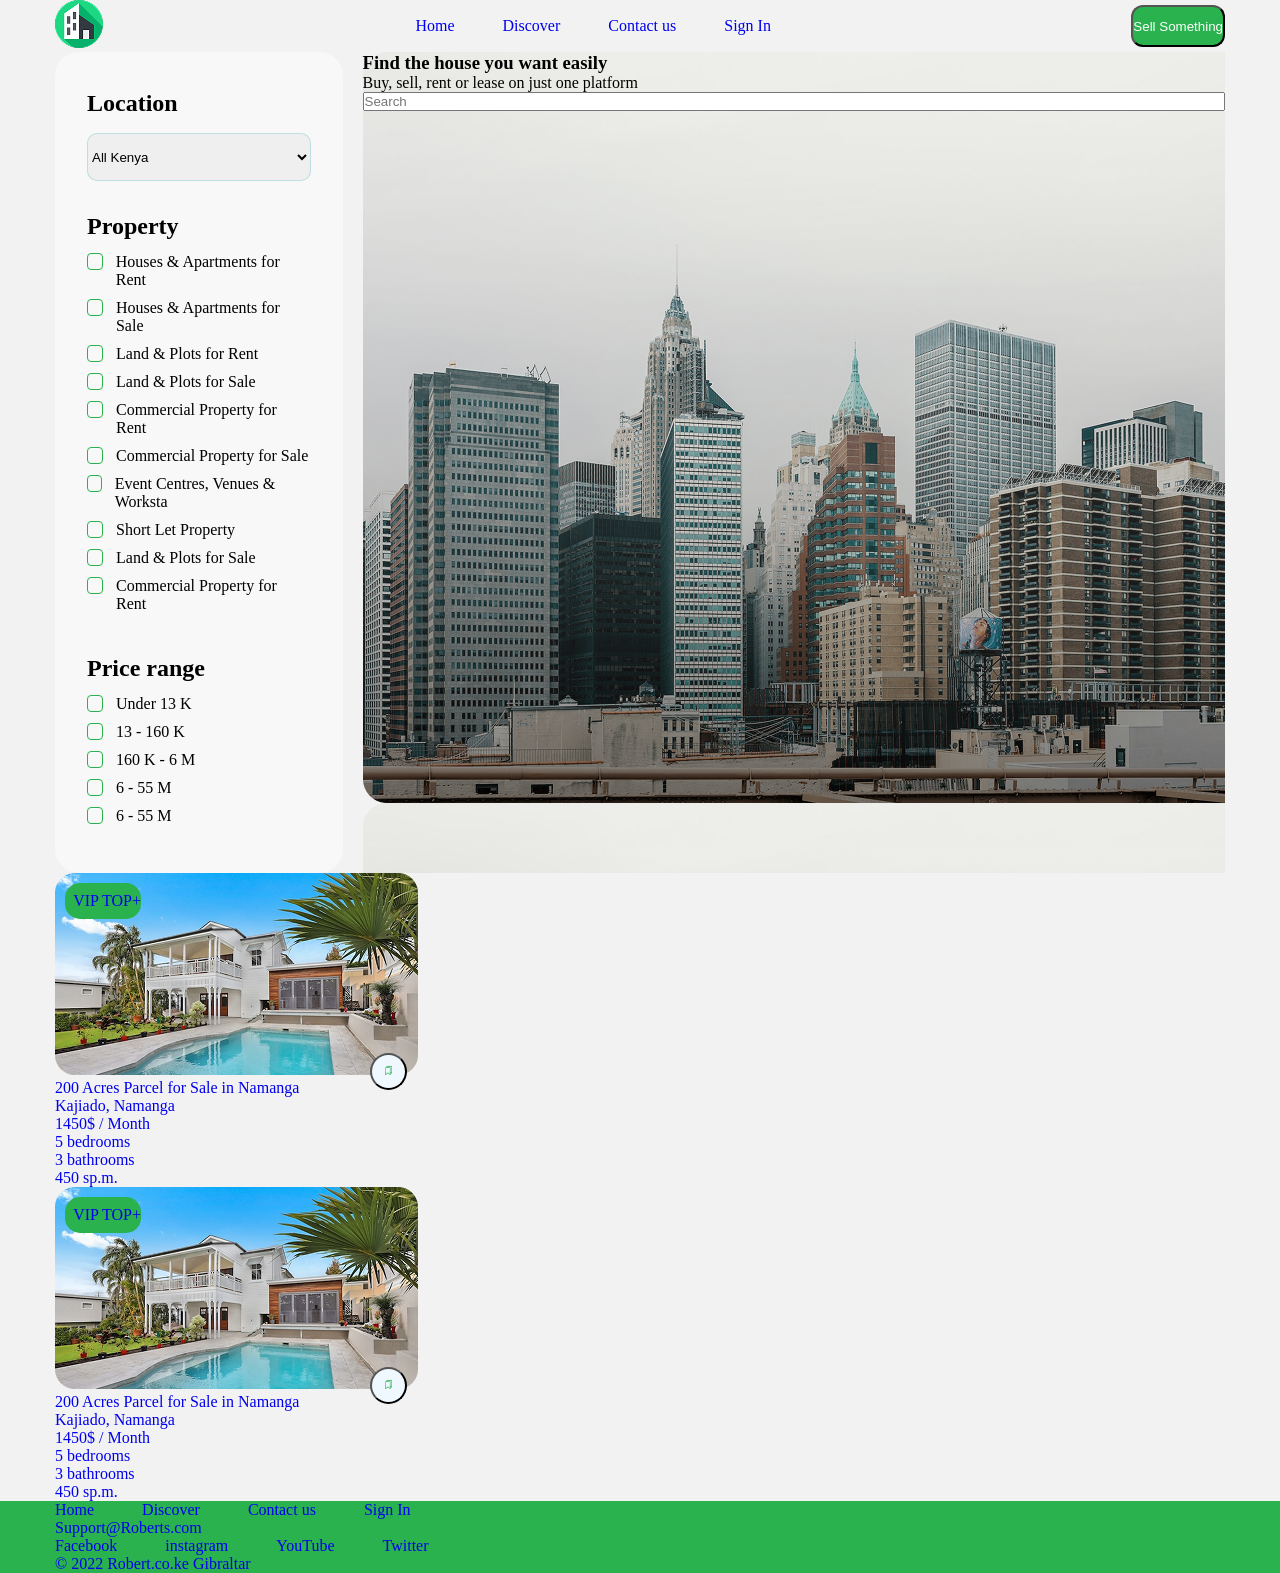
==== index.html @ fa4653aa "header და Location სექციების გასტილვა" ====
<!doctype html>
<html lang="en">
  <head>
    <meta charset="UTF-8" />
    <meta name="viewport" content="width=device-width, initial-scale=1.0" />
    <title>midterexam</title>
    <link rel="stylesheet" href="assets/css/style.css" />
  </head>
  <body>
    <header class="container">
      <a href="index.html"><img src="assets/img/logo.png" alt="logo" /></a>
      <nav>
        <ul>
          <li><a href="#" target="_self">Home</a></li>
          <li><a href="#" target="_self">Discover</a></li>
          <li><a href="#" target="_self">Contact us</a></li>
          <li><a href="#" target="_self">Sign In</a></li>
        </ul>
      </nav>
      <button class="headerbutton" type="button">Sell Something</button>
    </header>
    <main class="container">
      <!-- <p>შეგიძლია ამათ css-ში გრიდის დახმარებით ფრაქციები მიუთითო ზუსტად რომ დასვა ვიდსები</p> -->
      <div class="gridinputs">
        <section class="sectionlocation">
          <h1>Location</h1>
          <form action="#">
            <select name="Location" id="Location">
              <option value="All Kenya">All Kenya</option>
              <option value="South Kenya">South Kenya</option>
              <option value="North Kenya">North Kenya</option>
            </select>
          </form>
          <h2>Property</h2>
          <form action="#">
            <div class="item">
              <input
                type="checkbox"
                id="apartment"
                name="apartment"
                value="apartment"
              />
              <label for="apartment1"> Houses & Apartments for Rent</label>
            </div>
            <div class="item">
              <input
                type="checkbox"
                id="apartment"
                name="apartment"
                value="apartment"
              />
              <label for="apartment2"> Houses & Apartments for Sale</label>
            </div>
            <div class="item">
              <input
                type="checkbox"
                id="apartment"
                name="apartment"
                value="apartment"
              />
              <label for="apartment3"> Land & Plots for Rent</label>
            </div>
            <div class="item">
              <input
                type="checkbox"
                id="apartment"
                name="apartment"
                value="apartment"
              />
              <label for="apartment4"> Land & Plots for Sale </label>
            </div>
            <div class="item">
              <input
                type="checkbox"
                id="apartment"
                name="apartment"
                value="apartment"
              />
              <label for="apartment5"> Commercial Property for Rent</label>
            </div>
            <div class="item">
              <input
                type="checkbox"
                id="apartment"
                name="apartment"
                value="apartment"
              />
              <label for="apartment6"> Commercial Property for Sale </label>
            </div>
            <div class="item">
              <input
                type="checkbox"
                id="apartment"
                name="apartment"
                value="apartment"
              />
              <label for="apartment7"> Event Centres, Venues & Worksta </label>
            </div>
            <div class="item">
              <input
                type="checkbox"
                id="apartment"
                name="apartment"
                value="apartment"
              />
              <label for="apartment8"> Short Let Property </label>
            </div>
            <div class="item">
              <input
                type="checkbox"
                id="apartment"
                name="apartment"
                value="apartment"
              />
              <label for="apartment9"> Land & Plots for Sale </label>
            </div>
            <div class="item">
              <input
                type="checkbox"
                id="apartment"
                name="apartment"
                value="apartment"
              />
              <label for="apartment10">Commercial Property for Rent</label>
            </div>
          </form>
          <h2>Price range</h2>
          <form action="#">
            <div class="item">
              <input
                type="checkbox"
                id="Price range"
                name="Price range"
                value="Price range"
              />
              <label for="Price range1">Under 13 K</label>
            </div>
            <div class="item">
              <input
                type="checkbox"
                id="Price range"
                name="Price range"
                value="Price range"
              />
              <label for="Price range2">13 - 160 K</label>
            </div>
            <div class="item">
              <input
                type="checkbox"
                id="Price range"
                name="Price range"
                value="Price range"
              />
              <label for="Price range3">160 K - 6 M</label>
            </div>
            <div class="item">
              <input
                type="checkbox"
                id="Price range"
                name="Price range"
                value="Price range"
              />
              <label for="Price range4">6 - 55 M</label>
            </div>
            <div class="item">
              <input
                type="checkbox"
                id="Price range"
                name="Price range"
                value="Price range"
              />
              <label for="Price range5">6 - 55 M</label>
            </div>
          </form>
        </section>
        <section class="bgimage">
          <!-- <img src="assets/img/bgimage.png" alt="image for buildings" /> -->
          <h3>Find the house you want easily</h3>
          <p>Buy, sell, rent or lease on just one platform</p>
          <search>
            <form>
              <input
                name="searchapartments"
                id="searchapartments"
                placeholder="Search"
              />
            </form>
          </search>
        </section>
      </div>
      <section class="boxcards">
        <a href="assets/card.html">
          <div class="card">
            <div class="boximage">
              <img src="assets/img/box1.png" alt="apartment image" />
              <p class="VIPtop">VIP TOP+</p>
              <button class="boxlable" type="button">
                <img src="assets/img/lable.png" alt="" />
              </button>
            </div>
            <p>200 Acres Parcel for Sale in Namanga</p>
            <p>Kajiado, Namanga</p>
            <p>1450$ / Month</p>
            <span>
              <p>5 bedrooms</p>
              <p>3 bathrooms</p>
              <p>450 sp.m.</p>
            </span>
          </div>
        </a>
        <a href="assets/card.html">
          <div class="card">
            <div class="boximage">
              <img src="assets/img/box1.png" alt="apartment image" />
              <p class="VIPtop">VIP TOP+</p>
              <button class="boxlable" type="button">
                <img src="assets/img/lable.png" alt="" />
              </button>
            </div>
            <p>200 Acres Parcel for Sale in Namanga</p>
            <p>Kajiado, Namanga</p>
            <p>1450$ / Month</p>
            <span>
              <p>5 bedrooms</p>
              <p>3 bathrooms</p>
              <p>450 sp.m.</p>
            </span>
          </div>
        </a>
      </section>
    </main>
    <footer>
      <div class="container">
        <div class="footerroof">
          <nav>
            <ul>
              <li><a href="#" target="_self">Home</a></li>
              <li><a href="#" target="_self">Discover</a></li>
              <li><a href="#" target="_self">Contact us</a></li>
              <li><a href="#" target="_self">Sign In</a></li>
            </ul>
          </nav>
          <a href="mailto:Support@Roberts.com">Support@Roberts.com</a>
          <nav>
            <ul>
              <li><a href="#" target="_self">Facebook</a></li>
              <li><a href="#" target="_self">instagram</a></li>
              <li><a href="#" target="_self">YouTube</a></li>
              <li><a href="#" target="_self">Twitter</a></li>
            </ul>
          </nav>
        </div>
        <div class="footerground">
          <a href="index.html">© 2022 Robert.co.ke Gibraltar</a>
        </div>
      </div>
    </footer>
  </body>
</html>
---- assets/css/style.css ----
* {
  margin: 0;
  padding: 0;
  box-sizing: border-box;
}
.container {
  max-width: 1640px;
  margin: 0 auto;
  padding: 0 55px;
}
/* img {
  width: 100%;
} */
footer {
  background-color: rgba(41, 178, 78, 1);
}
body {
  background-color: rgba(242, 242, 242, 1);
}
a {
  text-decoration: none;
}
ul {
  list-style-type: none;
  display: flex;
  align-items: center;
}
li {
  margin-right: 48px;
}
/* headerstyling */
header {
  display: flex;
  justify-content: space-between;
  align-items: center;
  background-color: rgba(242, 242, 242, 1);
  margin-top: 42px;
}
.headerbutton {
  color: rgba(255, 255, 255, 1);
  background-color: rgba(41, 178, 78, 1);
  height: 42px;
  border-radius: 12px;
}

/* mainstyling */
.gridinputs {
  display: grid;
  grid-template-columns: 1fr 3fr;
  column-gap: 20px;
}
.sectionlocation {
  grid-row: 1 / -1;
  grid-column: 1 / 2;
  display: flex;
  flex-direction: column;
  background-color: rgba(248, 248, 248, 1);
  margin: 0;
  padding: 38px 32px;
  border-radius: 24px;
}
select {
  border: 1px solid rgba(13, 156, 164, 0.21);
  border-radius: 10px;
  height: 48px;
}

.item {
  display: flex;
  align-content: center;
  padding-bottom: 10px;
}
input[type="checkbox"] {
  appearance: none;
  width: 16px;
  height: 17px;
  border: 1px solid rgba(41, 178, 78, 1);
  border-radius: 4px;
  margin-right: 13px;
}

input[type="checkbox"]:checked {
  background-color: rgba(41, 178, 78, 1);
  border-color: rgba(41, 178, 78, 1);
}

/* Use a pseudo-element for a custom tick mark */
input[type="checkbox"]:checked::after {
  content: "✓";
  color: rgba(248, 248, 248, 1);
  display: flex;
  justify-content: center;
}
h1 {
  padding-bottom: 16px;
}
h2 {
  padding-top: 32px;
  padding-bottom: 13px;
}
form {
  display: flex;
  flex-direction: column;
  justify-content: space-evenly;
}
.bgimage {
  grid-row: 1 / -1;
  grid-column: 2 / 3;
  /* width: 500px;
  height: 500px; */
  object-fit: fill;
  object-position: center;
  background-image: url("/assets/img/bgimage.png");
}
/* 
*/
/* prelative/absolute */
.boximage button img {
  width: 11px;
  height: 11px;
}
.boxlable {
  position: absolute;
  bottom: -11px;
  left: 315px;
  background-color: aliceblue;
  padding: 9px;
  padding-left: 11px;
  padding-right: 11px;
  z-index: 1000;
  border-radius: 50%;
}
.boximage {
  position: relative;
  z-index: 999;
}
.VIPtop {
  position: absolute;
  width: 76px;
  top: 10px;
  left: 10px;
  padding-bottom: 9px;
  padding-top: 9px;
  background-color: rgba(41, 178, 78, 1);
  border-radius: 15px;
  text-align: right;
  z-index: 1000;
}
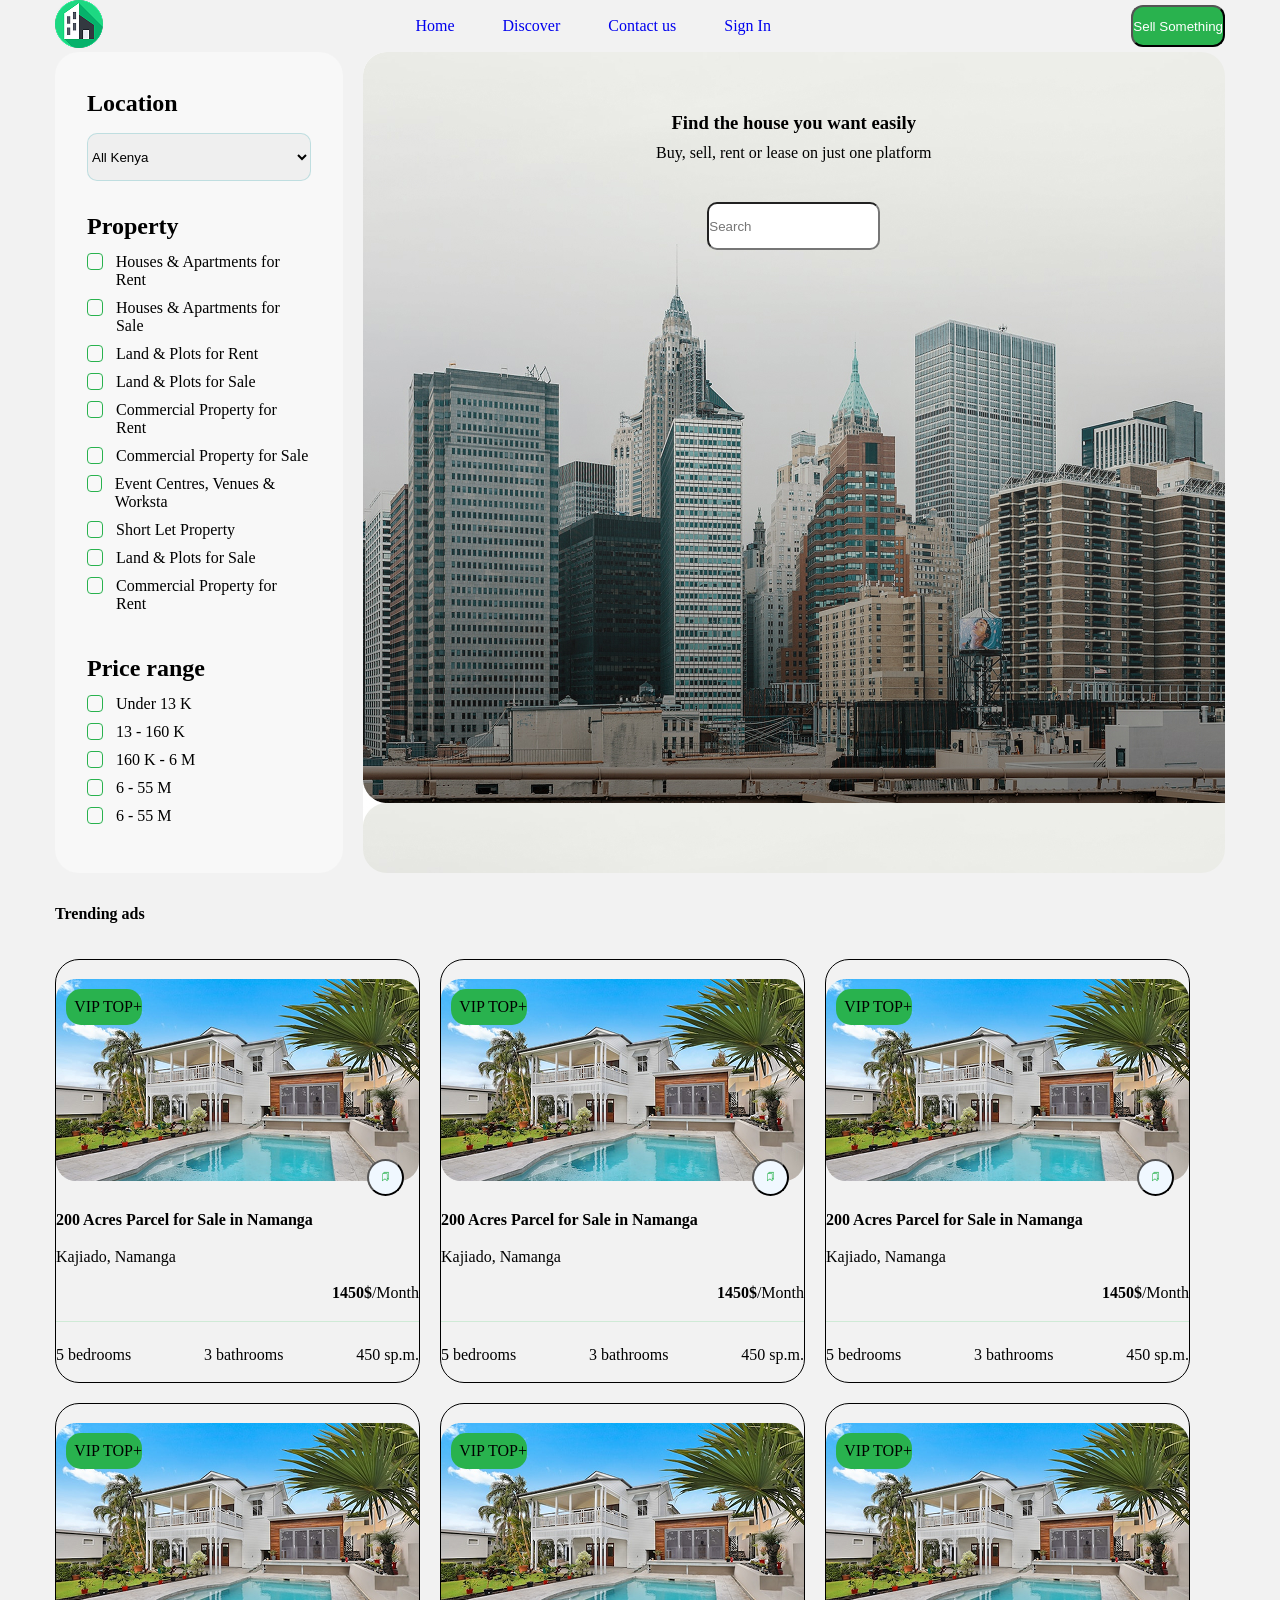
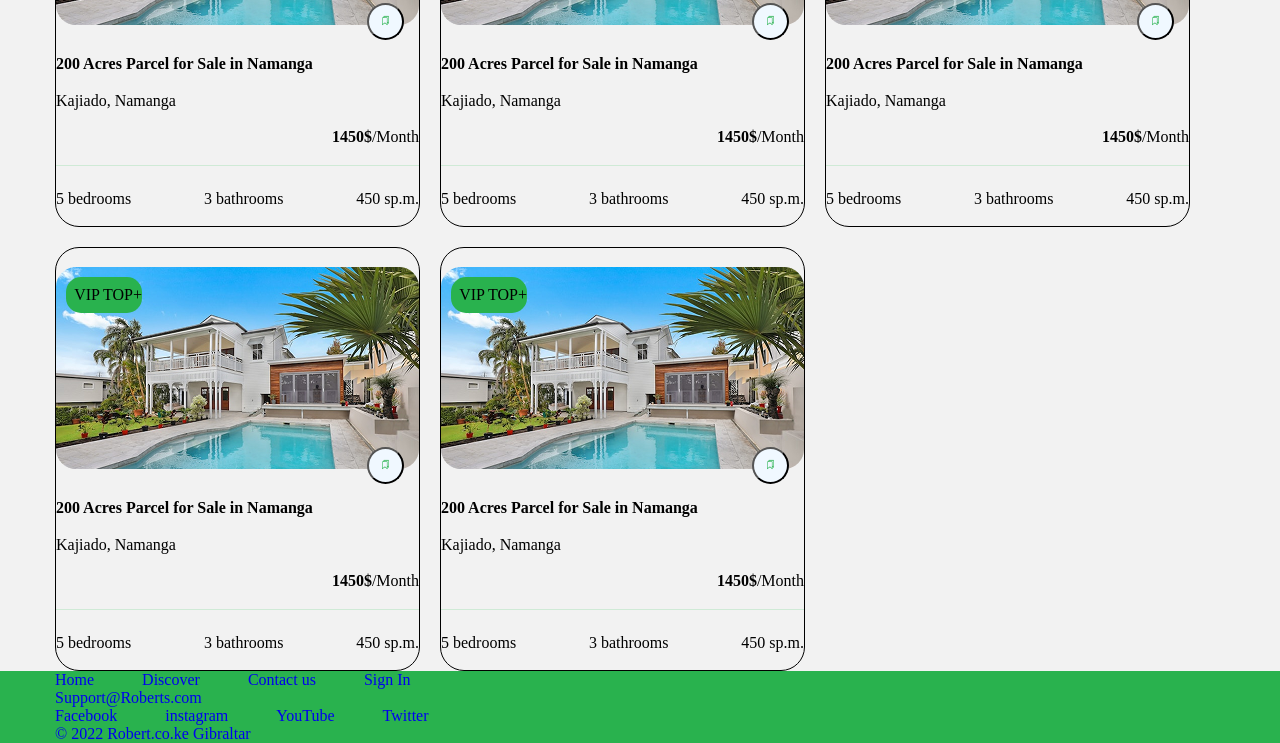
==== commit f1e247fb: "card-ების მდებარეობის განსაზღვრა flex-ის დახმარებით grid-ზე სქროლი მქონდ ამიტომ პირდაპირ ფლექი მივუთ" ====
--- a/index.html
+++ b/index.html
@@ -188,45 +188,205 @@
           </search>
         </section>
       </div>
+      <h4>Trending ads</h4>
       <section class="boxcards">
-        <a href="assets/card.html">
-          <div class="card">
-            <div class="boximage">
-              <img src="assets/img/box1.png" alt="apartment image" />
-              <p class="VIPtop">VIP TOP+</p>
-              <button class="boxlable" type="button">
-                <img src="assets/img/lable.png" alt="" />
-              </button>
-            </div>
-            <p>200 Acres Parcel for Sale in Namanga</p>
-            <p>Kajiado, Namanga</p>
-            <p>1450$ / Month</p>
-            <span>
-              <p>5 bedrooms</p>
-              <p>3 bathrooms</p>
-              <p>450 sp.m.</p>
-            </span>
-          </div>
-        </a>
-        <a href="assets/card.html">
-          <div class="card">
-            <div class="boximage">
-              <img src="assets/img/box1.png" alt="apartment image" />
-              <p class="VIPtop">VIP TOP+</p>
-              <button class="boxlable" type="button">
-                <img src="assets/img/lable.png" alt="" />
-              </button>
-            </div>
-            <p>200 Acres Parcel for Sale in Namanga</p>
-            <p>Kajiado, Namanga</p>
-            <p>1450$ / Month</p>
-            <span>
-              <p>5 bedrooms</p>
-              <p>3 bathrooms</p>
-              <p>450 sp.m.</p>
-            </span>
-          </div>
-        </a>
+        <!-- <a href="assets/card.html"> -->
+        <div class="card">
+          <div class="boximage">
+            <a href="assets/card.html">
+              <img src="assets/img/box1.png" alt="apartment image" />
+            </a>
+            <p class="VIPtop">VIP TOP+</p>
+            <button class="boxlable" type="button">
+              <img src="assets/img/lable.png" alt="" />
+            </button>
+          </div>
+          <p class="cardstrong">
+            <strong>200 Acres Parcel for Sale in Namanga</strong>
+          </p>
+          <p class="ccardlow">Kajiado, Namanga</p>
+          <p class="cardprice"><strong>1450$</strong>/Month</p>
+          <span class="cardspan">
+            <p>5 bedrooms</p>
+            <p>3 bathrooms</p>
+            <p>450 sp.m.</p>
+          </span>
+        </div>
+        <!-- </a> -->
+        <!-- <a href="assets/card.html"> -->
+        <!-- <div class="card">
+          <div class="boximage">
+            <a href="assets/card.html">
+              <img src="assets/img/box1.png" alt="apartment image"
+            /></a>
+            <p class="VIPtop">VIP TOP+</p>
+            <button class="boxlable" type="button">
+              <img src="assets/img/lable.png" alt="" />
+            </button>
+          </div>
+          <p class="cardstrong">200 Acres Parcel for Sale in Namanga</p>
+          <p class="ccardlow">Kajiado, Namanga</p>
+          <p class="cardprice">1450$ / Month</p>
+          <span class="cardspan">
+            <p>5 bedrooms</p>
+            <p>3 bathrooms</p>
+            <p>450 sp.m.</p>
+          </span>
+        </div> -->
+        <!-- 2 -->
+        <div class="card">
+          <div class="boximage">
+            <a href="assets/card.html">
+              <img src="assets/img/box1.png" alt="apartment image" />
+            </a>
+            <p class="VIPtop">VIP TOP+</p>
+            <button class="boxlable" type="button">
+              <img src="assets/img/lable.png" alt="" />
+            </button>
+          </div>
+          <p class="cardstrong">
+            <strong>200 Acres Parcel for Sale in Namanga</strong>
+          </p>
+          <p class="ccardlow">Kajiado, Namanga</p>
+          <p class="cardprice"><strong>1450$</strong>/Month</p>
+          <span class="cardspan">
+            <p>5 bedrooms</p>
+            <p>3 bathrooms</p>
+            <p>450 sp.m.</p>
+          </span>
+        </div>
+        <!-- 3 -->
+        <div class="card">
+          <div class="boximage">
+            <a href="assets/card.html">
+              <img src="assets/img/box1.png" alt="apartment image" />
+            </a>
+            <p class="VIPtop">VIP TOP+</p>
+            <button class="boxlable" type="button">
+              <img src="assets/img/lable.png" alt="" />
+            </button>
+          </div>
+          <p class="cardstrong">
+            <strong>200 Acres Parcel for Sale in Namanga</strong>
+          </p>
+          <p class="ccardlow">Kajiado, Namanga</p>
+          <p class="cardprice"><strong>1450$</strong>/Month</p>
+          <span class="cardspan">
+            <p>5 bedrooms</p>
+            <p>3 bathrooms</p>
+            <p>450 sp.m.</p>
+          </span>
+        </div>
+        <!-- 4 -->
+        <div class="card">
+          <div class="boximage">
+            <a href="assets/card.html">
+              <img src="assets/img/box1.png" alt="apartment image" />
+            </a>
+            <p class="VIPtop">VIP TOP+</p>
+            <button class="boxlable" type="button">
+              <img src="assets/img/lable.png" alt="" />
+            </button>
+          </div>
+          <p class="cardstrong">
+            <strong>200 Acres Parcel for Sale in Namanga</strong>
+          </p>
+          <p class="ccardlow">Kajiado, Namanga</p>
+          <p class="cardprice"><strong>1450$</strong>/Month</p>
+          <span class="cardspan">
+            <p>5 bedrooms</p>
+            <p>3 bathrooms</p>
+            <p>450 sp.m.</p>
+          </span>
+        </div>
+        <!-- 5 -->
+        <div class="card">
+          <div class="boximage">
+            <a href="assets/card.html">
+              <img src="assets/img/box1.png" alt="apartment image" />
+            </a>
+            <p class="VIPtop">VIP TOP+</p>
+            <button class="boxlable" type="button">
+              <img src="assets/img/lable.png" alt="" />
+            </button>
+          </div>
+          <p class="cardstrong">
+            <strong>200 Acres Parcel for Sale in Namanga</strong>
+          </p>
+          <p class="ccardlow">Kajiado, Namanga</p>
+          <p class="cardprice"><strong>1450$</strong>/Month</p>
+          <span class="cardspan">
+            <p>5 bedrooms</p>
+            <p>3 bathrooms</p>
+            <p>450 sp.m.</p>
+          </span>
+        </div>
+        <!-- 6 -->
+        <div class="card">
+          <div class="boximage">
+            <a href="assets/card.html">
+              <img src="assets/img/box1.png" alt="apartment image" />
+            </a>
+            <p class="VIPtop">VIP TOP+</p>
+            <button class="boxlable" type="button">
+              <img src="assets/img/lable.png" alt="" />
+            </button>
+          </div>
+          <p class="cardstrong">
+            <strong>200 Acres Parcel for Sale in Namanga</strong>
+          </p>
+          <p class="ccardlow">Kajiado, Namanga</p>
+          <p class="cardprice"><strong>1450$</strong>/Month</p>
+          <span class="cardspan">
+            <p>5 bedrooms</p>
+            <p>3 bathrooms</p>
+            <p>450 sp.m.</p>
+          </span>
+        </div>
+        <!-- 7 -->
+        <div class="card">
+          <div class="boximage">
+            <a href="assets/card.html">
+              <img src="assets/img/box1.png" alt="apartment image" />
+            </a>
+            <p class="VIPtop">VIP TOP+</p>
+            <button class="boxlable" type="button">
+              <img src="assets/img/lable.png" alt="" />
+            </button>
+          </div>
+          <p class="cardstrong">
+            <strong>200 Acres Parcel for Sale in Namanga</strong>
+          </p>
+          <p class="ccardlow">Kajiado, Namanga</p>
+          <p class="cardprice"><strong>1450$</strong>/Month</p>
+          <span class="cardspan">
+            <p>5 bedrooms</p>
+            <p>3 bathrooms</p>
+            <p>450 sp.m.</p>
+          </span>
+        </div>
+        <!-- 8 -->
+        <div class="card">
+          <div class="boximage">
+            <a href="assets/card.html">
+              <img src="assets/img/box1.png" alt="apartment image" />
+            </a>
+            <p class="VIPtop">VIP TOP+</p>
+            <button class="boxlable" type="button">
+              <img src="assets/img/lable.png" alt="" />
+            </button>
+          </div>
+          <p class="cardstrong">
+            <strong>200 Acres Parcel for Sale in Namanga</strong>
+          </p>
+          <p class="ccardlow">Kajiado, Namanga</p>
+          <p class="cardprice"><strong>1450$</strong>/Month</p>
+          <span class="cardspan">
+            <p>5 bedrooms</p>
+            <p>3 bathrooms</p>
+            <p>450 sp.m.</p>
+          </span>
+        </div>
       </section>
     </main>
     <footer>
--- a/assets/css/style.css
+++ b/assets/css/style.css
@@ -106,15 +106,107 @@
 .bgimage {
   grid-row: 1 / -1;
   grid-column: 2 / 3;
-  /* width: 500px;
-  height: 500px; */
+  display: flex;
+  flex-direction: column;
+  align-items: center;
+  align-content: center;
+  background-image: url("../img/1.jpg");
   object-fit: fill;
-  object-position: center;
-  background-image: url("/assets/img/bgimage.png");
-}
+  border-radius: 24px;
+  /* object-position: center; */
+}
+h3 {
+  margin-top: 60px;
+}
+.bgimage p {
+  margin-top: 10px;
+  margin-bottom: 40px;
+}
+.bgimage form {
+  max-width: 324px;
+}
+.bgimage form input {
+  height: 48px;
+  border-radius: 10px;
+}
+
 /* 
 */
 /* prelative/absolute */
+h4 {
+  padding-top: 32px;
+  padding-bottom: 36px;
+}
+.boxcards {
+  display: flex;
+  flex-wrap: wrap;
+  /* display: grid;
+  grid-template-columns: repeat(4, 1fr);
+  grid-auto-rows: minmax(0, auto); */
+  gap: 20px;
+}
+/* .card:nth-child(1) {
+  grid-column: 1 / 2;
+  grid-row: 1 / 2;
+}
+.card:nth-child(2) {
+  grid-column: 2 / 3;
+  grid-row: 1 / 2;
+}
+.card:nth-child(3) {
+  grid-column: 3 / 4;
+  grid-row: 1 / 2;
+}
+.card:nth-child(4) {
+  grid-column: 4 / -1;
+  grid-row: 1/ 2;
+}
+.card:nth-child(5) {
+  grid-column: 1 / 2;
+  grid-row: 2 / 3;
+}
+.card:nth-child(6) {
+  grid-column: 2 / 3;
+  grid-row: 2 / 3;
+}
+.card:nth-child(7) {
+  grid-column: 3 / 4;
+  grid-row: 2 / 3;
+}
+.card:nth-child(8) {
+  grid-column: 4 / -1;
+  grid-row: 2 / 3;
+} */
+.card {
+  display: flex;
+  flex-direction: column;
+  flex-wrap: wrap;
+  max-width: 395px;
+  height: 424px;
+  justify-content: space-evenly;
+  /* margin-top: 10px; */
+  border: 1px solid;
+  border-radius: 24px;
+}
+.cardprice {
+  text-align: right;
+}
+.boxcard {
+  background-color: rgba(248, 248, 248, 1);
+}
+.cardspan {
+  display: flex;
+  justify-content: space-between;
+  border-top: 1px solid rgba(207, 234, 214, 1);
+  padding-top: 24px;
+}
+.cardstrong {
+  padding-top: 8px;
+}
+.cardlow {
+  padding-top: 18px;
+}
+
 .boximage button img {
   width: 11px;
   height: 11px;
@@ -122,7 +214,7 @@
 .boxlable {
   position: absolute;
   bottom: -11px;
-  left: 315px;
+  right: 15px;
   background-color: aliceblue;
   padding: 9px;
   padding-left: 11px;
@@ -133,6 +225,7 @@
 .boximage {
   position: relative;
   z-index: 999;
+  align-self: center;
 }
 .VIPtop {
   position: absolute;
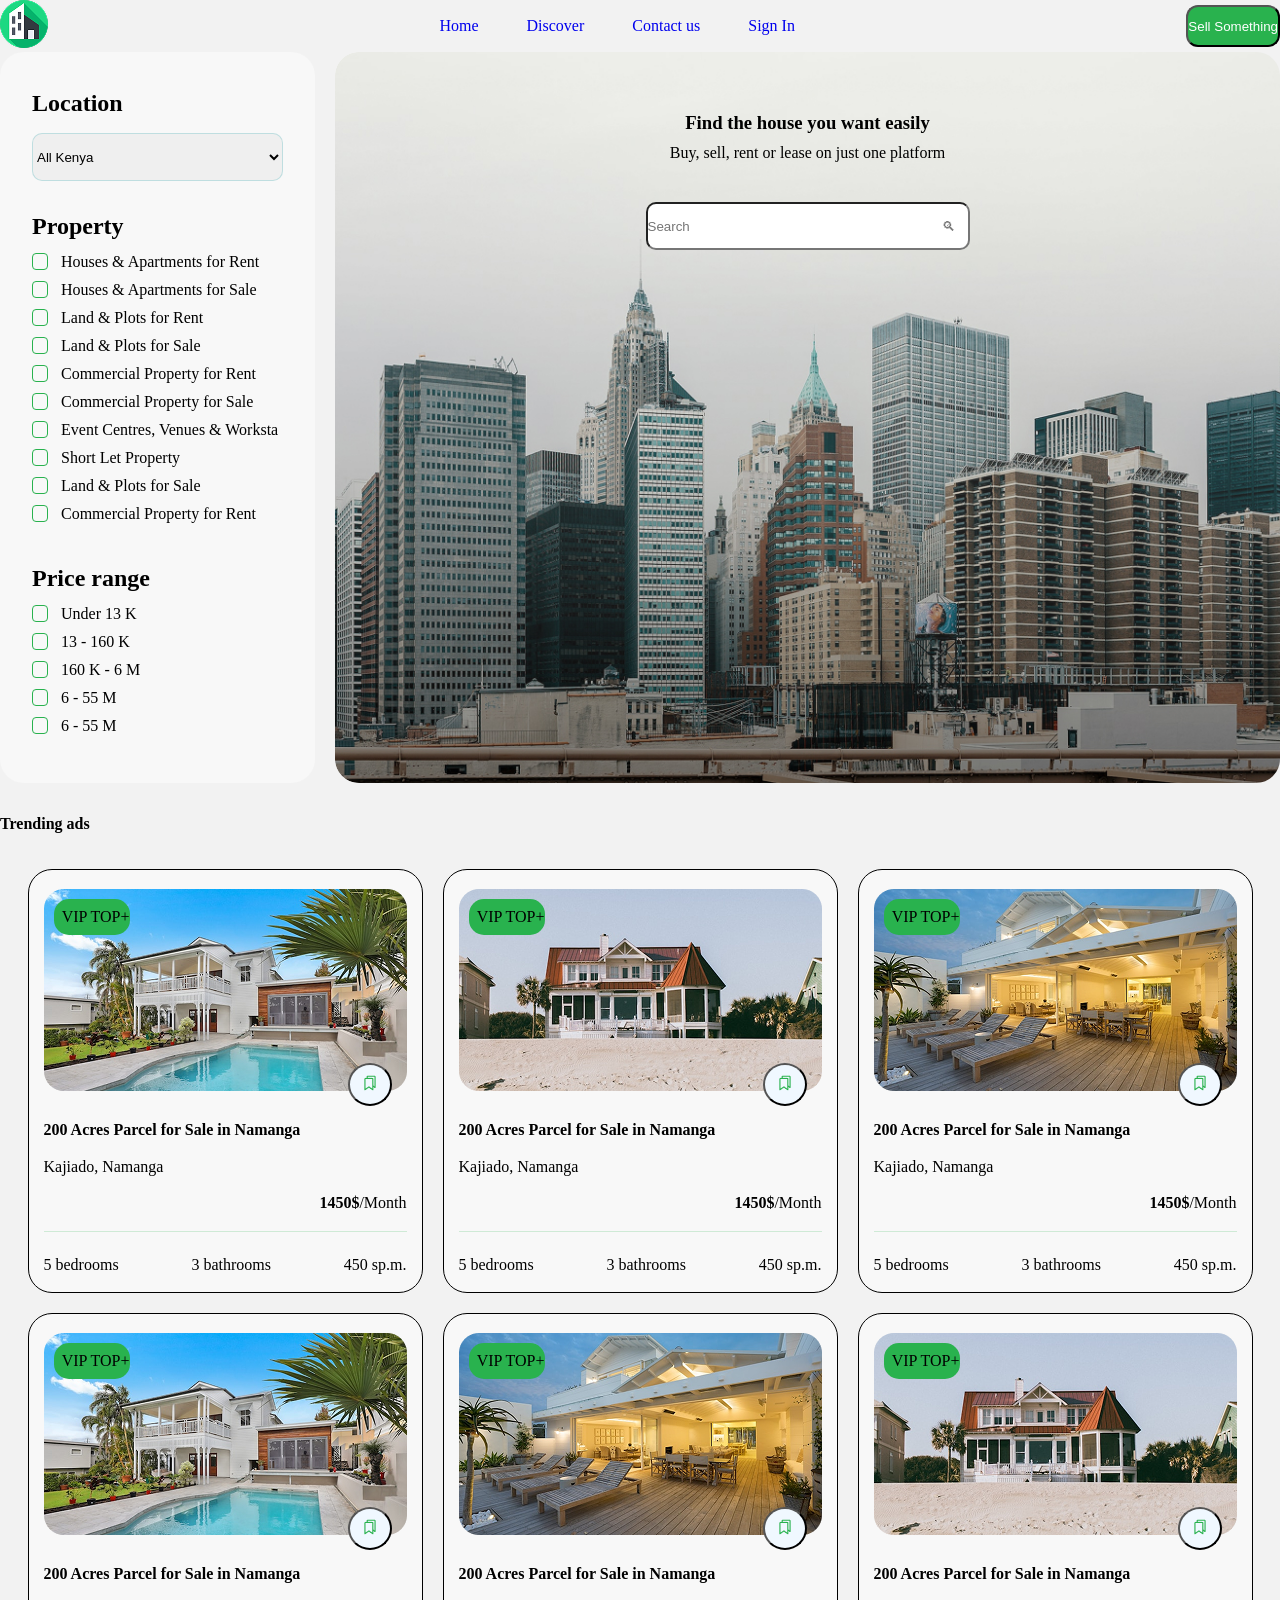
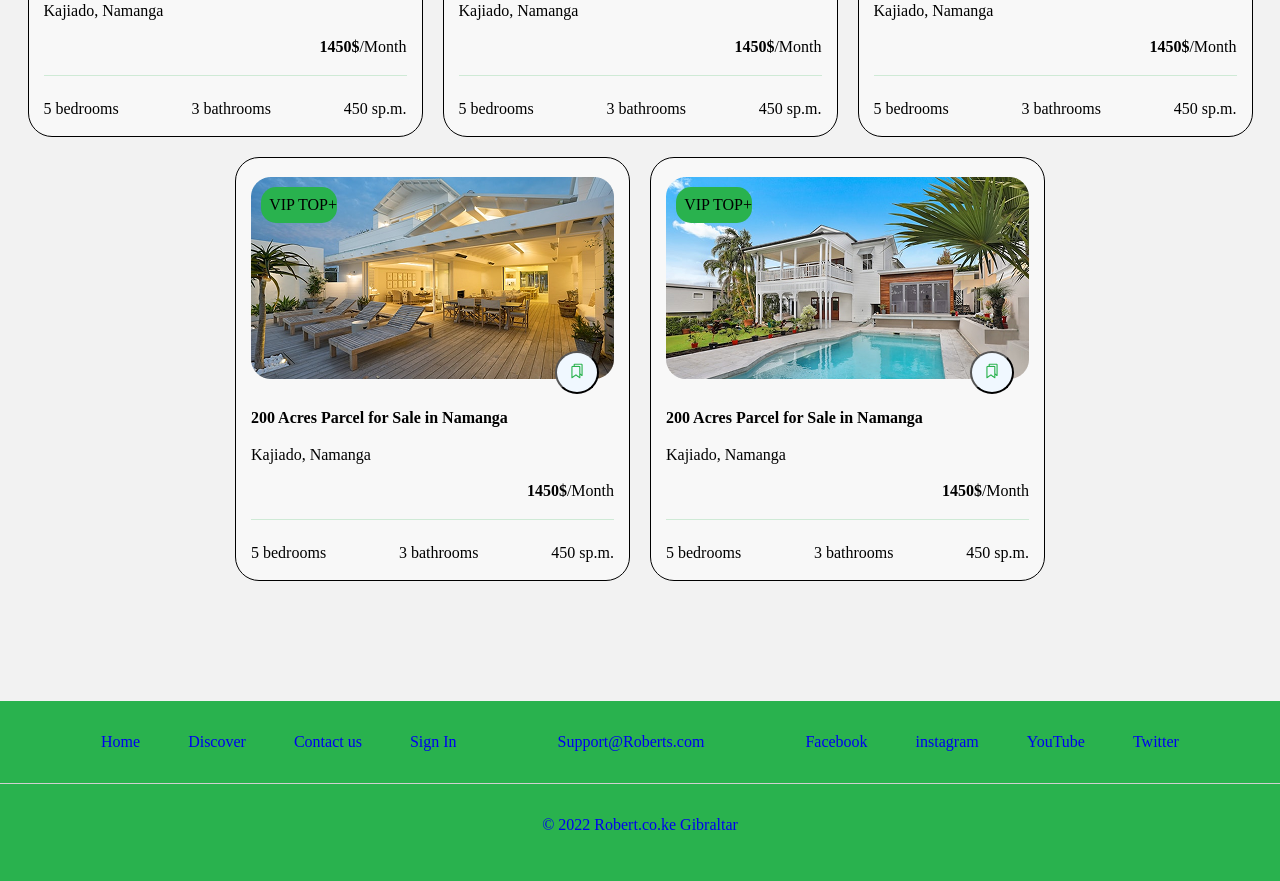
==== commit 76ff861d: "მცირე დეტალების გასტილვა მთავარ გვერდზე" ====
--- a/index.html
+++ b/index.html
@@ -179,16 +179,20 @@
           <p>Buy, sell, rent or lease on just one platform</p>
           <search>
             <form>
-              <input
-                name="searchapartments"
-                id="searchapartments"
-                placeholder="Search"
-              />
+              <div>
+                <input
+                  name="searchapartments"
+                  id="searchapartments"
+                  placeholder="Search                                                                    🔍︎"
+                />
+              </div>
             </form>
           </search>
         </section>
       </div>
-      <h4>Trending ads</h4>
+      <div class="h4flex">
+        <h4>Trending ads</h4>
+      </div>
       <section class="boxcards">
         <!-- <a href="assets/card.html"> -->
         <div class="card">
@@ -237,6 +241,51 @@
         <div class="card">
           <div class="boximage">
             <a href="assets/card.html">
+              <img src="assets/img/box2.png" alt="apartment image" />
+            </a>
+            <p class="VIPtop">VIP TOP+</p>
+            <button class="boxlable" type="button">
+              <img src="assets/img/lable.png" alt="" />
+            </button>
+          </div>
+          <p class="cardstrong">
+            <strong>200 Acres Parcel for Sale in Namanga</strong>
+          </p>
+          <p class="ccardlow">Kajiado, Namanga</p>
+          <p class="cardprice"><strong>1450$</strong>/Month</p>
+
+          <span class="cardspan">
+            <p>5 bedrooms</p>
+            <p>3 bathrooms</p>
+            <p>450 sp.m.</p>
+          </span>
+        </div>
+        <!-- 3 -->
+        <div class="card">
+          <div class="boximage">
+            <a href="assets/card.html">
+              <img src="assets/img/box3.png" alt="apartment image" />
+            </a>
+            <p class="VIPtop">VIP TOP+</p>
+            <button class="boxlable" type="button">
+              <img src="assets/img/lable.png" alt="" />
+            </button>
+          </div>
+          <p class="cardstrong">
+            <strong>200 Acres Parcel for Sale in Namanga</strong>
+          </p>
+          <p class="ccardlow">Kajiado, Namanga</p>
+          <p class="cardprice"><strong>1450$</strong>/Month</p>
+          <span class="cardspan">
+            <p>5 bedrooms</p>
+            <p>3 bathrooms</p>
+            <p>450 sp.m.</p>
+          </span>
+        </div>
+        <!-- 4 -->
+        <div class="card">
+          <div class="boximage">
+            <a href="assets/card.html">
               <img src="assets/img/box1.png" alt="apartment image" />
             </a>
             <p class="VIPtop">VIP TOP+</p>
@@ -255,55 +304,11 @@
             <p>450 sp.m.</p>
           </span>
         </div>
-        <!-- 3 -->
-        <div class="card">
-          <div class="boximage">
-            <a href="assets/card.html">
-              <img src="assets/img/box1.png" alt="apartment image" />
-            </a>
-            <p class="VIPtop">VIP TOP+</p>
-            <button class="boxlable" type="button">
-              <img src="assets/img/lable.png" alt="" />
-            </button>
-          </div>
-          <p class="cardstrong">
-            <strong>200 Acres Parcel for Sale in Namanga</strong>
-          </p>
-          <p class="ccardlow">Kajiado, Namanga</p>
-          <p class="cardprice"><strong>1450$</strong>/Month</p>
-          <span class="cardspan">
-            <p>5 bedrooms</p>
-            <p>3 bathrooms</p>
-            <p>450 sp.m.</p>
-          </span>
-        </div>
-        <!-- 4 -->
-        <div class="card">
-          <div class="boximage">
-            <a href="assets/card.html">
-              <img src="assets/img/box1.png" alt="apartment image" />
-            </a>
-            <p class="VIPtop">VIP TOP+</p>
-            <button class="boxlable" type="button">
-              <img src="assets/img/lable.png" alt="" />
-            </button>
-          </div>
-          <p class="cardstrong">
-            <strong>200 Acres Parcel for Sale in Namanga</strong>
-          </p>
-          <p class="ccardlow">Kajiado, Namanga</p>
-          <p class="cardprice"><strong>1450$</strong>/Month</p>
-          <span class="cardspan">
-            <p>5 bedrooms</p>
-            <p>3 bathrooms</p>
-            <p>450 sp.m.</p>
-          </span>
-        </div>
         <!-- 5 -->
         <div class="card">
           <div class="boximage">
             <a href="assets/card.html">
-              <img src="assets/img/box1.png" alt="apartment image" />
+              <img src="assets/img/box3.png" alt="apartment image" />
             </a>
             <p class="VIPtop">VIP TOP+</p>
             <button class="boxlable" type="button">
@@ -325,7 +330,7 @@
         <div class="card">
           <div class="boximage">
             <a href="assets/card.html">
-              <img src="assets/img/box1.png" alt="apartment image" />
+              <img src="assets/img/box2.png" alt="apartment image" />
             </a>
             <p class="VIPtop">VIP TOP+</p>
             <button class="boxlable" type="button">
@@ -347,7 +352,7 @@
         <div class="card">
           <div class="boximage">
             <a href="assets/card.html">
-              <img src="assets/img/box1.png" alt="apartment image" />
+              <img src="assets/img/box3.png" alt="apartment image" />
             </a>
             <p class="VIPtop">VIP TOP+</p>
             <button class="boxlable" type="button">
--- a/assets/css/style.css
+++ b/assets/css/style.css
@@ -6,11 +6,11 @@
 .container {
   max-width: 1640px;
   margin: 0 auto;
-  padding: 0 55px;
-}
-/* img {
+  padding: 0px;
+}
+img {
   width: 100%;
-} */
+}
 footer {
   background-color: rgba(41, 178, 78, 1);
 }
@@ -23,11 +23,13 @@
 ul {
   list-style-type: none;
   display: flex;
+  flex-wrap: wrap;
   align-items: center;
-}
-li {
+  gap: 48px;
+}
+/* li {
   margin-right: 48px;
-}
+} */
 /* headerstyling */
 header {
   display: flex;
@@ -53,6 +55,7 @@
   grid-row: 1 / -1;
   grid-column: 1 / 2;
   display: flex;
+  /* flex-wrap: wrap; */
   flex-direction: column;
   background-color: rgba(248, 248, 248, 1);
   margin: 0;
@@ -70,6 +73,7 @@
   align-content: center;
   padding-bottom: 10px;
 }
+
 input[type="checkbox"] {
   appearance: none;
   width: 16px;
@@ -111,8 +115,11 @@
   align-items: center;
   align-content: center;
   background-image: url("../img/1.jpg");
+  background-repeat: no-repeat;
   object-fit: fill;
+  background-size: cover;
   border-radius: 24px;
+
   /* object-position: center; */
 }
 h3 {
@@ -128,6 +135,7 @@
 .bgimage form input {
   height: 48px;
   border-radius: 10px;
+  width: 324px;
 }
 
 /* 
@@ -140,11 +148,17 @@
 .boxcards {
   display: flex;
   flex-wrap: wrap;
+  justify-content: center;
   /* display: grid;
   grid-template-columns: repeat(4, 1fr);
   grid-auto-rows: minmax(0, auto); */
   gap: 20px;
-}
+  padding-bottom: 120px;
+}
+/* .h4flex {
+  display: flex;
+  justify-content: flex-start;
+} */
 /* .card:nth-child(1) {
   grid-column: 1 / 2;
   grid-row: 1 / 2;
@@ -181,13 +195,16 @@
   display: flex;
   flex-direction: column;
   flex-wrap: wrap;
-  max-width: 395px;
+  align-content: center;
+  width: 395px;
   height: 424px;
   justify-content: space-evenly;
   /* margin-top: 10px; */
   border: 1px solid;
   border-radius: 24px;
-}
+  background-color: rgba(248, 248, 248, 1);
+}
+
 .cardprice {
   text-align: right;
 }
@@ -208,8 +225,8 @@
 }
 
 .boximage button img {
-  width: 11px;
-  height: 11px;
+  width: 18px;
+  height: 18px;
 }
 .boxlable {
   position: absolute;
@@ -239,3 +256,22 @@
   text-align: right;
   z-index: 1000;
 }
+
+/* footer S T Y L E */
+footer {
+  background-color: rgba(41, 178, 78, 1);
+  height: 180px;
+}
+.footerroof {
+  display: flex;
+  flex-wrap: wrap;
+  justify-content: space-evenly;
+  padding: 32px 0 32px;
+}
+.footerground {
+  display: flex;
+  flex-wrap: wrap;
+  justify-content: center;
+  padding-top: 32px;
+  border-top: 1px solid rgba(208, 208, 208, 1);
+}
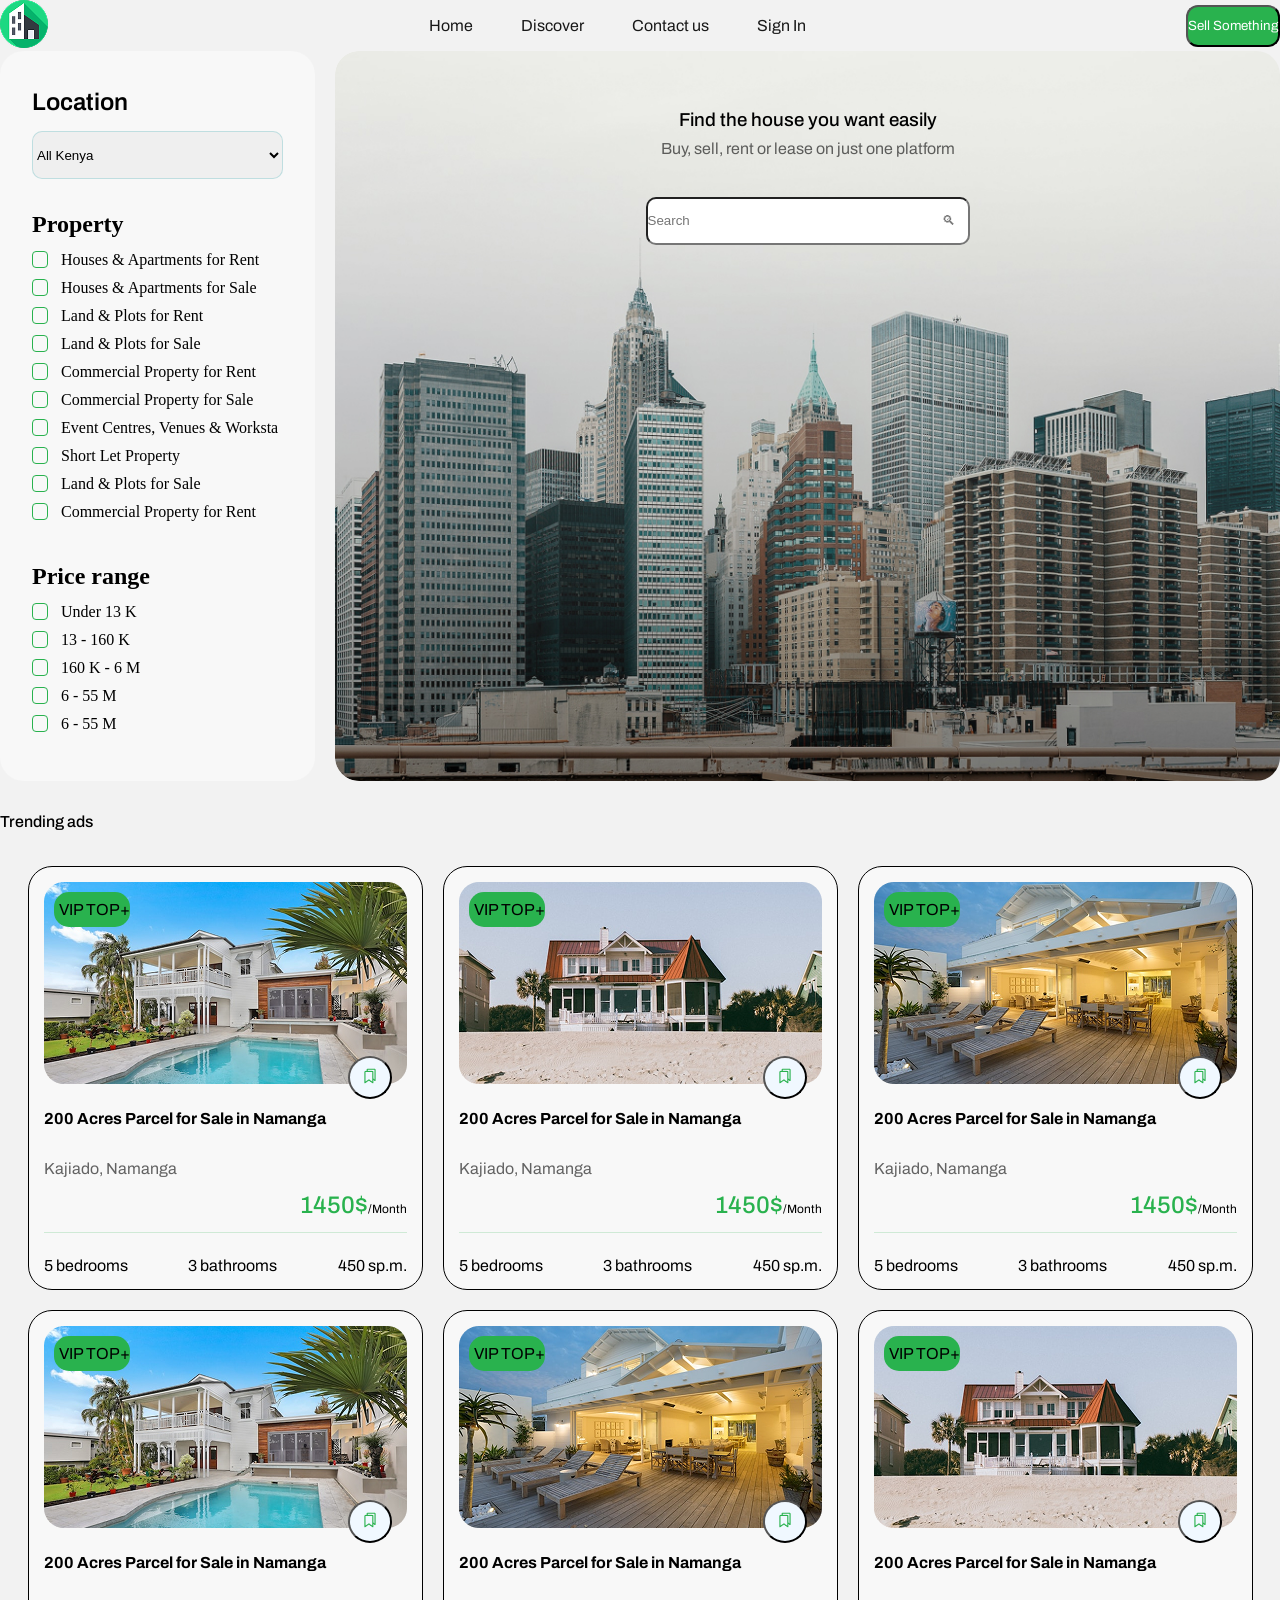
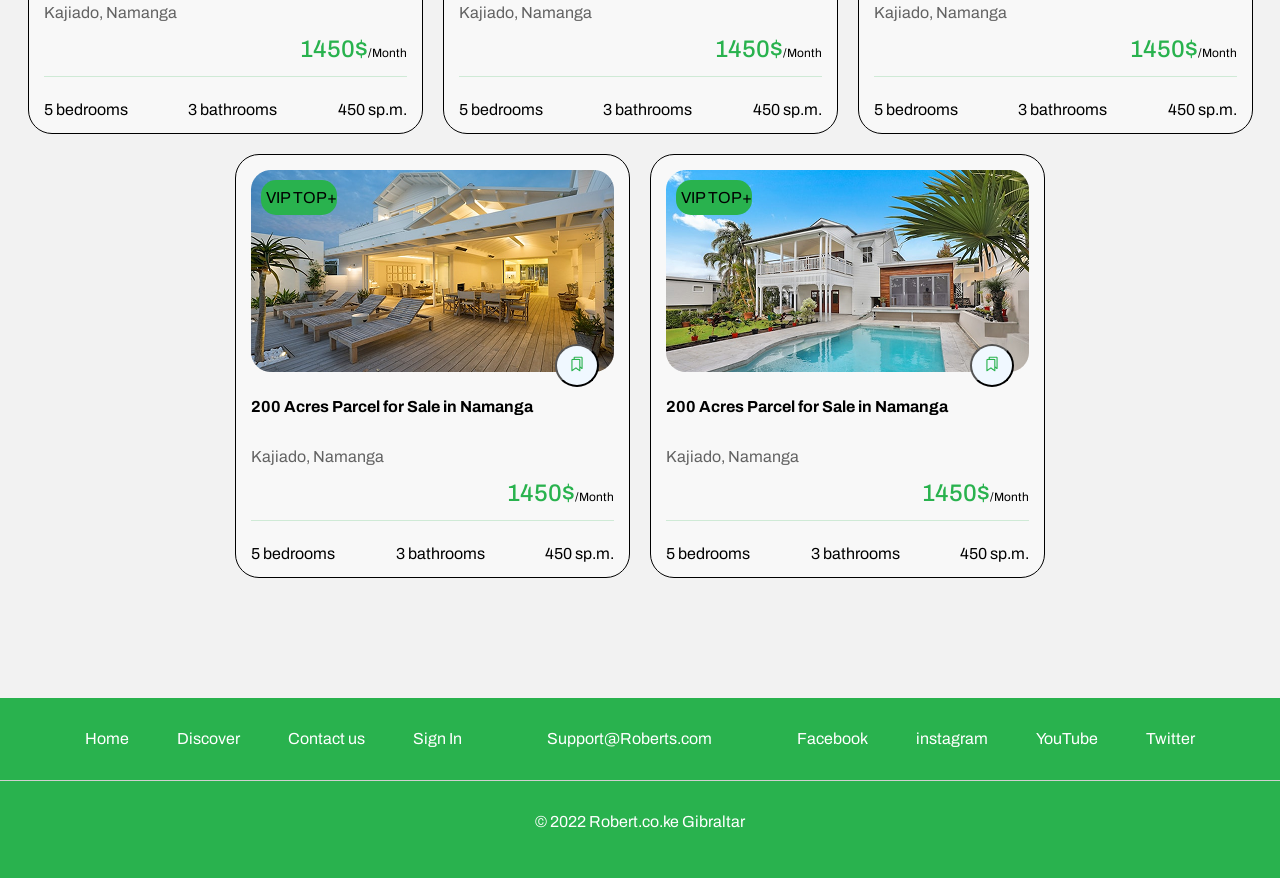
==== commit 95a709b2: "font & meta tags დამატება, html სტრუქტურის გამართვა და გასტილვა. გავსტილე ტექსტები დავამატე header-შ" ====
--- a/index.html
+++ b/index.html
@@ -4,11 +4,32 @@
     <meta charset="UTF-8" />
     <meta name="viewport" content="width=device-width, initial-scale=1.0" />
     <title>midterexam</title>
+    <link rel="preconnect" href="https://fonts.googleapis.com" />
+    <link rel="preconnect" href="https://fonts.gstatic.com" crossorigin />
+    <link
+      href="https://fonts.googleapis.com/css2?family=Archivo:ital,wght@0,100..900;1,100..900&display=swap"
+      rel="stylesheet"
+    />
     <link rel="stylesheet" href="assets/css/style.css" />
+    <meta name="description" content="Forms and meta tags" />
+    <meta
+      property="og:url"
+      content="https://akhalkatsiavtandil.github.io/MidtermExam/"
+    />
+    <meta property="og:type" content="article" />
+    <meta property="og:title" content="find the house you want easily" />
+    <meta
+      property="og:description"
+      content="Buy, sell, rent or lease on just one platform?"
+    />
+    <meta
+      property="og:image"
+      content="https://raw.githubusercontent.com/AkhalkatsiAvtandil/MidtermExam/refs/heads/main/assets/img/1.jpg"
+    />
   </head>
   <body>
     <header class="container">
-      <a href="index.html"><img src="assets/img/logo.png" alt="logo" /></a>
+      <a href="index.html"> <img src="assets/img/logo.png" alt="logo" /></a>
       <nav>
         <ul>
           <li><a href="#" target="_self">Home</a></li>
@@ -209,7 +230,7 @@
             <strong>200 Acres Parcel for Sale in Namanga</strong>
           </p>
           <p class="ccardlow">Kajiado, Namanga</p>
-          <p class="cardprice"><strong>1450$</strong>/Month</p>
+          <p class="cardprice">1450$<span>/Month</span></p>
           <span class="cardspan">
             <p>5 bedrooms</p>
             <p>3 bathrooms</p>
@@ -252,7 +273,7 @@
             <strong>200 Acres Parcel for Sale in Namanga</strong>
           </p>
           <p class="ccardlow">Kajiado, Namanga</p>
-          <p class="cardprice"><strong>1450$</strong>/Month</p>
+          <p class="cardprice">1450$<span>/Month</span></p>
 
           <span class="cardspan">
             <p>5 bedrooms</p>
@@ -275,7 +296,7 @@
             <strong>200 Acres Parcel for Sale in Namanga</strong>
           </p>
           <p class="ccardlow">Kajiado, Namanga</p>
-          <p class="cardprice"><strong>1450$</strong>/Month</p>
+          <p class="cardprice">1450$<span>/Month</span></p>
           <span class="cardspan">
             <p>5 bedrooms</p>
             <p>3 bathrooms</p>
@@ -297,7 +318,7 @@
             <strong>200 Acres Parcel for Sale in Namanga</strong>
           </p>
           <p class="ccardlow">Kajiado, Namanga</p>
-          <p class="cardprice"><strong>1450$</strong>/Month</p>
+          <p class="cardprice">1450$<span>/Month</span></p>
           <span class="cardspan">
             <p>5 bedrooms</p>
             <p>3 bathrooms</p>
@@ -319,7 +340,7 @@
             <strong>200 Acres Parcel for Sale in Namanga</strong>
           </p>
           <p class="ccardlow">Kajiado, Namanga</p>
-          <p class="cardprice"><strong>1450$</strong>/Month</p>
+          <p class="cardprice">1450$<span>/Month</span></p>
           <span class="cardspan">
             <p>5 bedrooms</p>
             <p>3 bathrooms</p>
@@ -341,7 +362,7 @@
             <strong>200 Acres Parcel for Sale in Namanga</strong>
           </p>
           <p class="ccardlow">Kajiado, Namanga</p>
-          <p class="cardprice"><strong>1450$</strong>/Month</p>
+          <p class="cardprice">1450$<span>/Month</span></p>
           <span class="cardspan">
             <p>5 bedrooms</p>
             <p>3 bathrooms</p>
@@ -363,7 +384,7 @@
             <strong>200 Acres Parcel for Sale in Namanga</strong>
           </p>
           <p class="ccardlow">Kajiado, Namanga</p>
-          <p class="cardprice"><strong>1450$</strong>/Month</p>
+          <p class="cardprice">1450$<span>/Month</span></p>
           <span class="cardspan">
             <p>5 bedrooms</p>
             <p>3 bathrooms</p>
@@ -385,7 +406,7 @@
             <strong>200 Acres Parcel for Sale in Namanga</strong>
           </p>
           <p class="ccardlow">Kajiado, Namanga</p>
-          <p class="cardprice"><strong>1450$</strong>/Month</p>
+          <p class="cardprice">1450$<span>/Month</span></p>
           <span class="cardspan">
             <p>5 bedrooms</p>
             <p>3 bathrooms</p>
--- a/assets/css/style.css
+++ b/assets/css/style.css
@@ -1,3 +1,9 @@
+@font-face {
+  font-family: "archvio";
+  src: url(../font/Archivo-Italic-VariableFont_wdth\,wght.ttf);
+  src: url(../font/Archivo-VariableFont_wdth\,wght.ttf);
+}
+
 * {
   margin: 0;
   padding: 0;
@@ -17,8 +23,22 @@
 body {
   background-color: rgba(242, 242, 242, 1);
 }
+header a {
+  color: rgba(0, 0, 0, 0.9);
+}
+header a:hover {
+  color: rgba(41, 178, 78, 1);
+  text-decoration: underline;
+  transition: 1s;
+}
+button:hover {
+  background-color: rgba(0, 0, 0, 0.9);
+  transition: 1s;
+}
 a {
   text-decoration: none;
+  font-family: archvio;
+  color: rgba(255, 255, 255, 1);
 }
 ul {
   list-style-type: none;
@@ -27,6 +47,10 @@
   align-items: center;
   gap: 48px;
 }
+p {
+  font-family: archvio;
+}
+
 /* li {
   margin-right: 48px;
 } */
@@ -36,13 +60,17 @@
   justify-content: space-between;
   align-items: center;
   background-color: rgba(242, 242, 242, 1);
-  margin-top: 42px;
+  padding-bottom: 42px;
 }
 .headerbutton {
   color: rgba(255, 255, 255, 1);
   background-color: rgba(41, 178, 78, 1);
   height: 42px;
   border-radius: 12px;
+  font-family: archvio;
+}
+button {
+  font-family: archvio;
 }
 
 /* mainstyling */
@@ -97,6 +125,8 @@
 }
 h1 {
   padding-bottom: 16px;
+  font-family: archvio;
+  font-weight: 600;
 }
 h2 {
   padding-top: 32px;
@@ -124,10 +154,16 @@
 }
 h3 {
   margin-top: 60px;
+  font-family: archvio;
+  font-weight: 500;
+  line-height: 100%;
 }
 .bgimage p {
   margin-top: 10px;
   margin-bottom: 40px;
+  font-family: archvio;
+  font-weight: 400;
+  opacity: 60%;
 }
 .bgimage form {
   max-width: 324px;
@@ -144,6 +180,8 @@
 h4 {
   padding-top: 32px;
   padding-bottom: 36px;
+  font-family: archvio;
+  font-weight: 500;
 }
 .boxcards {
   display: flex;
@@ -207,6 +245,25 @@
 
 .cardprice {
   text-align: right;
+  font-weight: 500;
+  font-size: 24px;
+  color: rgba(41, 178, 78, 1);
+}
+.cardprice span {
+  color: rgba(0, 0, 0, 1);
+  font-weight: 400;
+  font-size: 12px;
+}
+.contactinfoprice {
+  text-align: right;
+  font-weight: 800;
+  font-size: 52px;
+  color: rgba(41, 178, 78, 1);
+}
+.contactinfo span {
+  color: rgba(0, 0, 0, 1);
+  font-weight: 400;
+  font-size: 20px;
 }
 .boxcard {
   background-color: rgba(248, 248, 248, 1);
@@ -220,8 +277,9 @@
 .cardstrong {
   padding-top: 8px;
 }
-.cardlow {
+.ccardlow {
   padding-top: 18px;
+  opacity: 60%;
 }
 
 .boximage button img {
@@ -275,3 +333,107 @@
   padding-top: 32px;
   border-top: 1px solid rgba(208, 208, 208, 1);
 }
+
+/*   CARD.HTML STYLE   */
+
+.cardinfo img {
+  max-width: 810px;
+  height: 732px;
+}
+.lowerp {
+  opacity: 60%;
+}
+.gridsection {
+  display: grid;
+  grid-template-columns: repeat(2, 1fr);
+  grid-auto-rows: minmax(0, auto);
+  column-gap: 44px;
+}
+.gridsection:nth-child(1) {
+  grid-column: 1 / 2;
+  grid-row: 1 / 2;
+}
+.gridsection :nth-child(2) {
+  grid-column: 2 / -1;
+  grid-template-rows: 3 / -1;
+}
+.cardinfo {
+  /* display: grid;
+  grid-template-columns: repeat(2, 1fr);
+  grid-auto-rows: minmax(0, auto); */
+  display: flex;
+  justify-content: space-around;
+  flex-direction: column;
+}
+.cardviptop {
+  width: 76px;
+  top: 10px;
+  left: 10px;
+  padding-bottom: 9px;
+  padding-top: 9px;
+  background-color: rgba(41, 178, 78, 1);
+  border-radius: 15px;
+  text-align: right;
+  margin-bottom: 29px;
+}
+.appartmentinfo {
+  display: flex;
+  flex-direction: column;
+}
+.apinfoh1 {
+  margin-bottom: 12px;
+}
+.apinfop {
+  margin-top: 32px;
+  margin-bottom: 57px;
+  font-family: archvio;
+}
+.rooms {
+  display: flex;
+  flex-direction: row;
+  gap: 24px;
+  margin-bottom: 41px;
+}
+.appartmentdetails {
+  display: flex;
+  flex-direction: row;
+  gap: 132px;
+}
+.propaddress {
+  display: flex;
+  flex-direction: column;
+  gap: 16px;
+}
+.facilities {
+  display: flex;
+  flex-direction: column;
+  width: 133px;
+  gap: 5px;
+}
+.nextgeninfo {
+  display: flex;
+  flex-direction: column;
+  gap: 16px;
+}
+.contactinfo {
+  display: flex;
+  justify-content: end;
+  justify-content: space-around;
+  align-items: center;
+  gap: 16px;
+}
+.cardbutton {
+  width: 153px;
+  height: 47px;
+  border: 1px solid rgba(41, 178, 78, 1);
+  color: rgba(41, 178, 78, 1);
+  border-radius: 12px;
+}
+.cardcall {
+  width: 80px;
+  height: 47px;
+  border-radius: 12px;
+  border: 1px solid rgba(41, 178, 78, 1) s;
+  background-color: rgba(41, 178, 78, 1);
+  color: rgba(255, 255, 255, 1);
+}
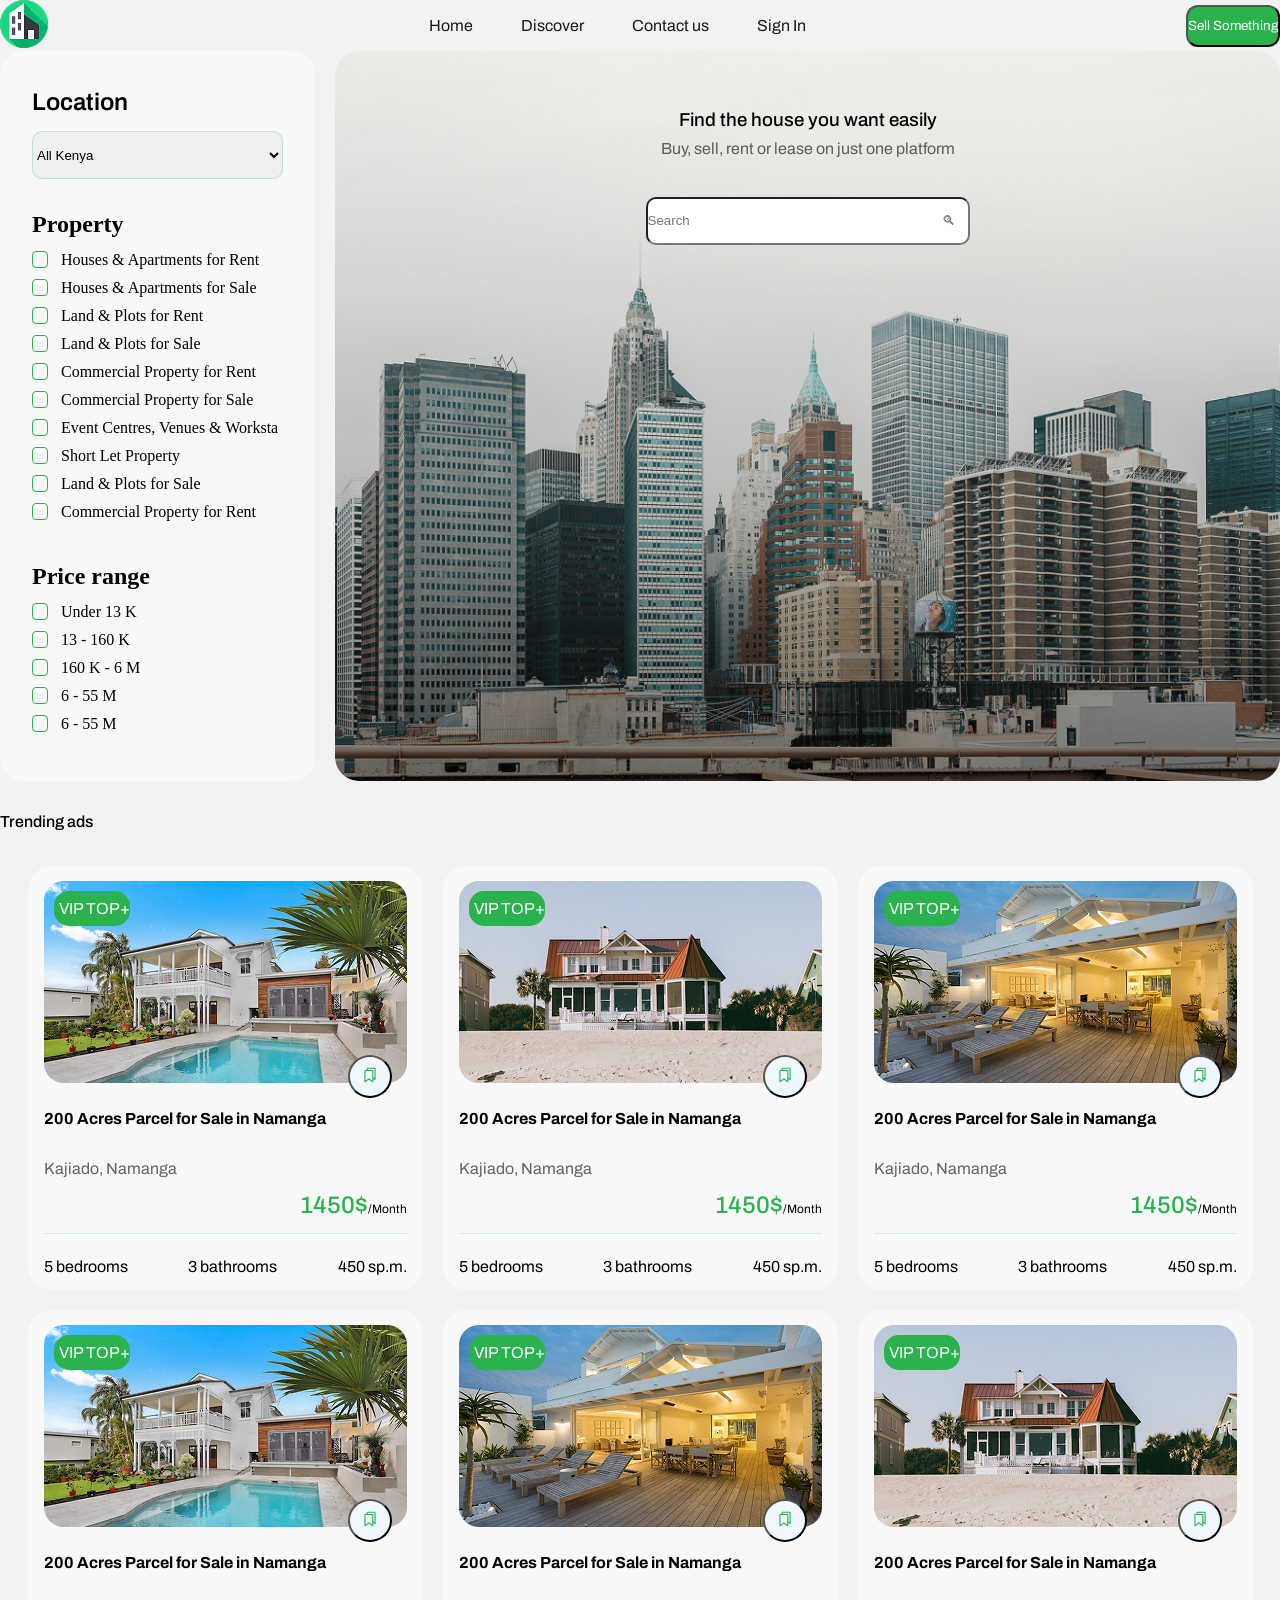
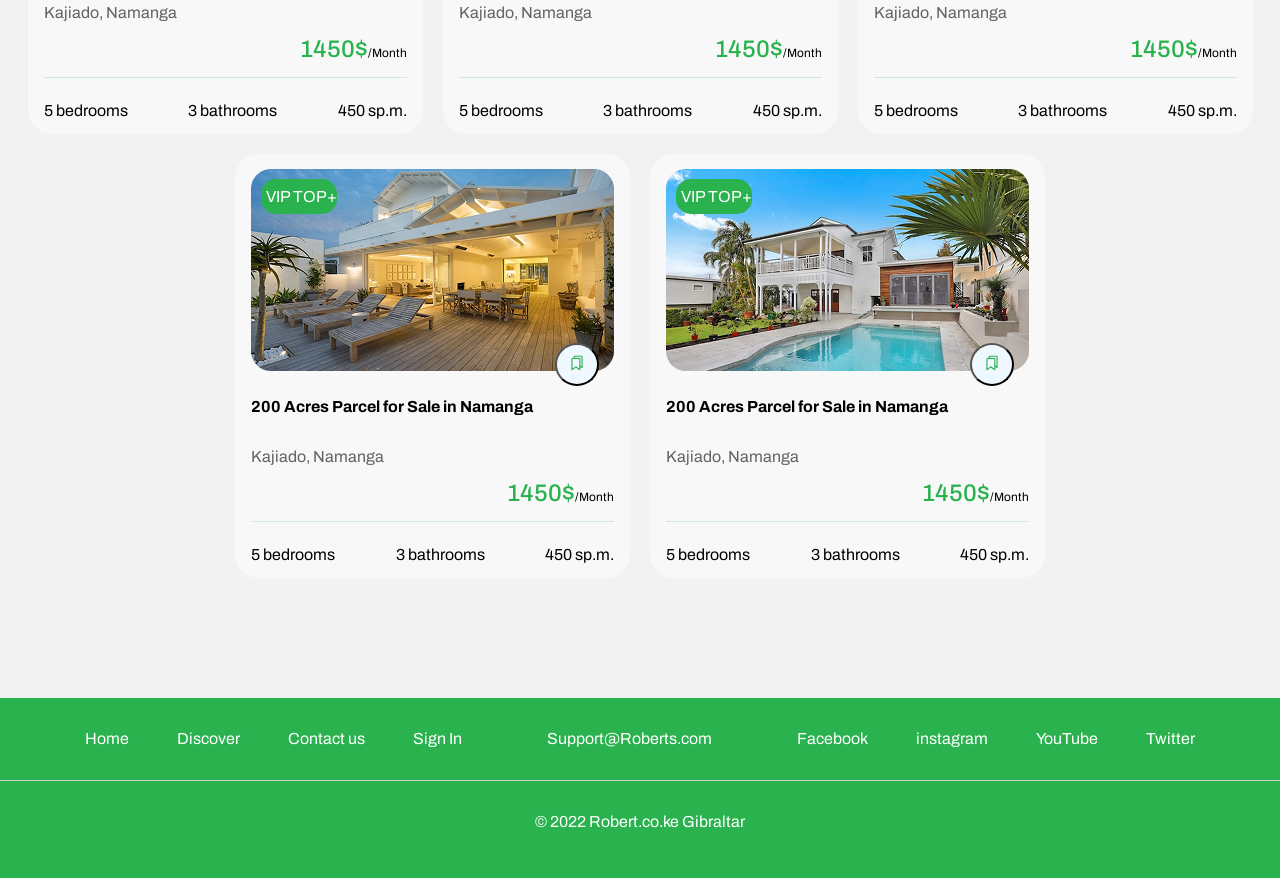
==== commit ff036706: "საბოლოო ფორმების გასწორება გასტილვა" ====
--- a/index.html
+++ b/index.html
@@ -20,12 +20,13 @@
     <meta property="og:title" content="find the house you want easily" />
     <meta
       property="og:description"
-      content="Buy, sell, rent or lease on just one platform?"
+      content="Buy, sell, rent or lease on just one platform"
     />
     <meta
       property="og:image"
       content="https://raw.githubusercontent.com/AkhalkatsiAvtandil/MidtermExam/refs/heads/main/assets/img/1.jpg"
     />
+    <link rel="shortcut icon" href="assets/img/logo.png" type="logo.png" />
   </head>
   <body>
     <header class="container">
@@ -39,6 +40,7 @@
         </ul>
       </nav>
       <button class="headerbutton" type="button">Sell Something</button>
+      <button class="buttonsearch" type="button">🔍︎</button>
     </header>
     <main class="container">
       <!-- <p>შეგიძლია ამათ css-ში გრიდის დახმარებით ფრაქციები მიუთითო ზუსტად რომ დასვა ვიდსები</p> -->
@@ -198,7 +200,7 @@
           <!-- <img src="assets/img/bgimage.png" alt="image for buildings" /> -->
           <h3>Find the house you want easily</h3>
           <p>Buy, sell, rent or lease on just one platform</p>
-          <search>
+          <search class="searchapartments">
             <form>
               <div>
                 <input
@@ -211,7 +213,7 @@
           </search>
         </section>
       </div>
-      <div class="h4flex">
+      <div class="h4flex" id="container">
         <h4>Trending ads</h4>
       </div>
       <section class="boxcards">
@@ -419,16 +421,18 @@
       <div class="container">
         <div class="footerroof">
           <nav>
-            <ul>
+            <ul class="footertopul">
               <li><a href="#" target="_self">Home</a></li>
               <li><a href="#" target="_self">Discover</a></li>
               <li><a href="#" target="_self">Contact us</a></li>
               <li><a href="#" target="_self">Sign In</a></li>
             </ul>
           </nav>
-          <a href="mailto:Support@Roberts.com">Support@Roberts.com</a>
+          <a class="footermail" href="mailto:Support@Roberts.com"
+            >Support@Roberts.com</a
+          >
           <nav>
-            <ul>
+            <ul class="footerbotul">
               <li><a href="#" target="_self">Facebook</a></li>
               <li><a href="#" target="_self">instagram</a></li>
               <li><a href="#" target="_self">YouTube</a></li>
@@ -440,6 +444,35 @@
           <a href="index.html">© 2022 Robert.co.ke Gibraltar</a>
         </div>
       </div>
+      <div class="divider"></div>
+      <div class="mediafootertop">
+        <div class="mediafooter">
+          <div>
+            <a href="#"><img src="assets/img/home.png" alt="homeicon" /></a>
+            <p>Home</p>
+          </div>
+          <div>
+            <a href="#"><img src="assets/img/cube.png" alt="3dcubeicon" /></a>
+            <p>Discover</p>
+          </div>
+          <div class="plusefix">
+            <a href="#"
+              ><img class="pluse" src="assets/img/pluse.png" alt=""
+            /></a>
+            <p>Sell</p>
+          </div>
+          <div>
+            <a href="#"
+              ><img src="assets/img/message.png" alt="messageicon"
+            /></a>
+            <p>Message</p>
+          </div>
+          <div>
+            <a href="#"><img src="assets/img/user.png" alt="usericon" /></a>
+            <p>Profile</p>
+          </div>
+        </div>
+      </div>
     </footer>
   </body>
 </html>
--- a/assets/css/style.css
+++ b/assets/css/style.css
@@ -14,6 +14,12 @@
   margin: 0 auto;
   padding: 0px;
 }
+#container {
+  max-width: 1640px;
+  margin: 0 auto;
+  padding: 0px;
+}
+
 img {
   width: 100%;
 }
@@ -71,6 +77,12 @@
 }
 button {
   font-family: archvio;
+}
+.buttonsearch {
+  display: none;
+  width: 44px;
+  height: 44px;
+  border-radius: 50%;
 }
 
 /* mainstyling */
@@ -238,7 +250,7 @@
   height: 424px;
   justify-content: space-evenly;
   /* margin-top: 10px; */
-  border: 1px solid;
+  /* border: 1px solid; */
   border-radius: 24px;
   background-color: rgba(248, 248, 248, 1);
 }
@@ -307,9 +319,11 @@
   width: 76px;
   top: 10px;
   left: 10px;
+  font-family: archvio;
   padding-bottom: 9px;
   padding-top: 9px;
   background-color: rgba(41, 178, 78, 1);
+  color: rgba(255, 255, 255, 1);
   border-radius: 15px;
   text-align: right;
   z-index: 1000;
@@ -361,6 +375,7 @@
   /* display: grid;
   grid-template-columns: repeat(2, 1fr);
   grid-auto-rows: minmax(0, auto); */
+
   display: flex;
   justify-content: space-around;
   flex-direction: column;
@@ -375,6 +390,7 @@
   border-radius: 15px;
   text-align: right;
   margin-bottom: 29px;
+  color: rgba(255, 255, 255, 1);
 }
 .appartmentinfo {
   display: flex;
@@ -437,3 +453,267 @@
   background-color: rgba(41, 178, 78, 1);
   color: rgba(255, 255, 255, 1);
 }
+.mediafooter {
+  display: none;
+}
+/* TEST MEDIA */
+
+/* MEDIA */
+
+@media (375px >= width), (980px >= width) {
+  header {
+    margin: 0;
+    padding: 0 25px;
+    display: flex;
+    justify-content: space-between;
+  }
+  header nav,
+  .headerbutton,
+  .buttonsearch {
+    display: none;
+  }
+  .buttonsearch {
+    display: block;
+    width: 44px;
+    height: 44px;
+    border-radius: 50%;
+  }
+  .sectionlocation {
+    display: flex;
+    /* flex-wrap: wrap; */
+    flex-direction: column;
+    background-color: rgba(248, 248, 248, 1);
+    margin: 0;
+    padding: 38px 32px;
+    border-radius: 24px;
+  }
+  .sectionlocation {
+    display: flex;
+
+    flex-wrap: wrap;
+  }
+  .searchapartments {
+    display: none;
+  }
+  .bgimage {
+    margin: 0;
+    padding: 0 25px;
+    height: 435px;
+    width: 335;
+  }
+  h4 {
+    margin-left: 20px;
+    font-family: archvio;
+    font-weight: 500;
+  }
+  #h4display {
+    display: none;
+  }
+  .boxcards {
+    margin: 0 auto;
+    padding: 0;
+    max-width: 324px;
+    margin-bottom: 50px;
+  }
+  .boximage {
+    max-width: 303px;
+    height: 202px;
+  }
+
+  .gridinputs {
+    margin: 0;
+    padding: 0 25px;
+    display: flex;
+    flex-wrap: wrap;
+  }
+  footer {
+    margin: 0 auto;
+    padding: 0 25px;
+    width: 375px;
+    height: 376px;
+    background-color: rgba(41, 178, 78, 1);
+    border-radius: 24px;
+    /* padding-bottom: 600px; */
+  }
+
+  .footermail {
+    display: none;
+  }
+  .footerroof {
+    justify-content: space-around;
+    column-gap: 100px;
+    row-gap: 10px;
+  }
+  .footertopul {
+    display: flex;
+    flex-direction: column;
+    text-align: left;
+  }
+  .footerbotul {
+    display: flex;
+    flex-direction: column;
+    text-align: right;
+  }
+  .mediafooter {
+    position: fixed;
+    z-index: 1000;
+
+    bottom: 0;
+    left: 0;
+    right: 0;
+
+    margin: 0;
+    padding: 0 20px;
+    display: flex;
+    justify-content: center;
+    /* margin-bottom: 600px; */
+    gap: 16px;
+    height: 90px;
+    border-top-left-radius: 24px;
+    border-top-right-radius: 24px;
+    background-color: rgba(255, 255, 255, 1);
+  }
+  .mediafooter div {
+    display: flex;
+    flex-direction: column;
+    align-items: center;
+    row-gap: 0px;
+  }
+  .mediafooter img {
+    margin-top: 7px;
+    width: 24px;
+    height: 24px;
+  }
+  .pluse {
+    position: relative;
+    z-index: 1000;
+    top: -15px;
+    background-color: rgba(41, 178, 78, 1);
+  }
+  .plusefix img {
+    width: 55px;
+    height: 55px;
+    border-radius: 12px;
+  }
+  .footerground {
+    margin-bottom: 300px;
+  }
+  .divider {
+    padding-top: 1px;
+  }
+
+  /* STYLE CARD.HTML */
+  .headerlogo {
+    display: none;
+  }
+
+  .gridsection {
+    display: flex;
+    flex-direction: column;
+  }
+  .cardimg {
+    margin: 0 auto;
+    padding: 0, 0;
+    width: 335px;
+    height: 316px;
+  }
+  .rooms {
+    column-gap: 7px;
+  }
+  .cardinfo {
+    margin: 0 0;
+    padding: 0 20px;
+    display: flex;
+    flex-direction: column;
+
+    gap: 0px;
+    width: 375px;
+    /* height: 1060px; */
+    background-color: rgba(194, 194, 194, 0.3);
+    border-radius: 12px;
+  }
+  /* .appartmentinfo {
+    margin: 0 auto;
+    padding: 0, 15px;
+  } */
+  .appartmentdetails {
+    display: flex;
+    flex-direction: column;
+  }
+  .propaddress div {
+    display: flex;
+    justify-content: space-between;
+    align-items: center;
+  }
+  .facilities {
+    display: flex;
+    flex-direction: row;
+    gap: 200px;
+    align-items: flex-start;
+  }
+  .nextgeninfo div {
+    display: flex;
+    flex-direction: row;
+    justify-content: space-between;
+    align-items: center;
+  }
+  .contactinfo {
+    display: flex;
+    flex-direction: column;
+    column-gap: 12px;
+  }
+  .contactinfo .contactinfoprice {
+    display: inline-block;
+  }
+  .contactinfoprice span {
+    display: inline-block;
+  }
+  .contactinfo p {
+    display: flex;
+    align-self: flex-start;
+    margin-top: 33px;
+    margin-bottom: 40px;
+  }
+  .contactinfo .buttonspan {
+    display: flex;
+    flex-direction: column;
+    row-gap: 12px;
+    margin-bottom: 45px;
+  }
+
+  .contactinfoprice {
+    margin-left: 0px;
+  }
+
+  .cardcall {
+    width: 334px;
+    height: 47px;
+  }
+  .cardbutton {
+    width: 334px;
+    height: 47px;
+  }
+  #cardnone {
+    display: none;
+  }
+  /* .buttonspan {
+    width: 200px;
+    height: 200px;
+  } */
+  main {
+    width: 375px;
+    margin: 0;
+    padding: 0, auto;
+  }
+  /* .cardcall {
+  width: 80px;
+  height: 47px;
+  border-radius: 12px;
+  border: 1px solid rgba(41, 178, 78, 1) s;
+  background-color: rgba(41, 178, 78, 1);
+  color: rgba(255, 255, 255, 1); */
+  .boxlable {
+    bottom: 12px;
+    right: 10px;
+  }
+}
